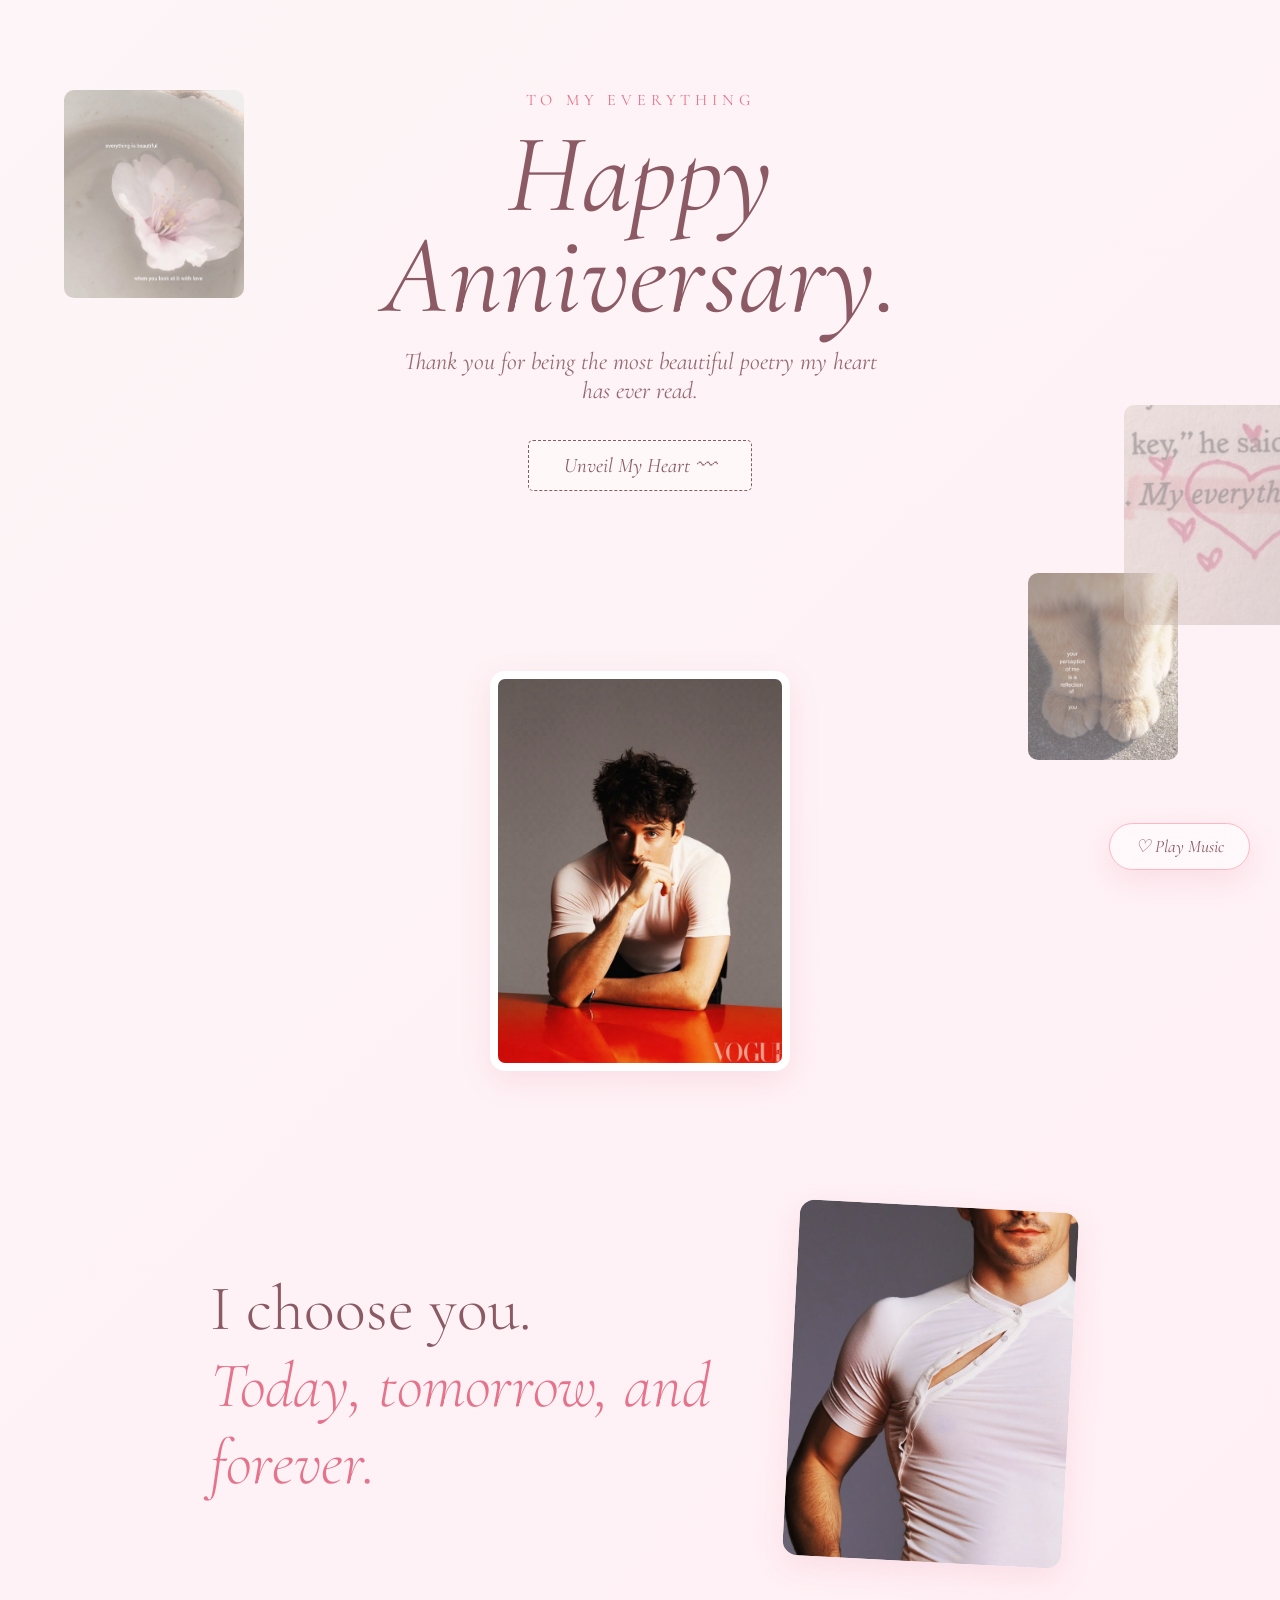
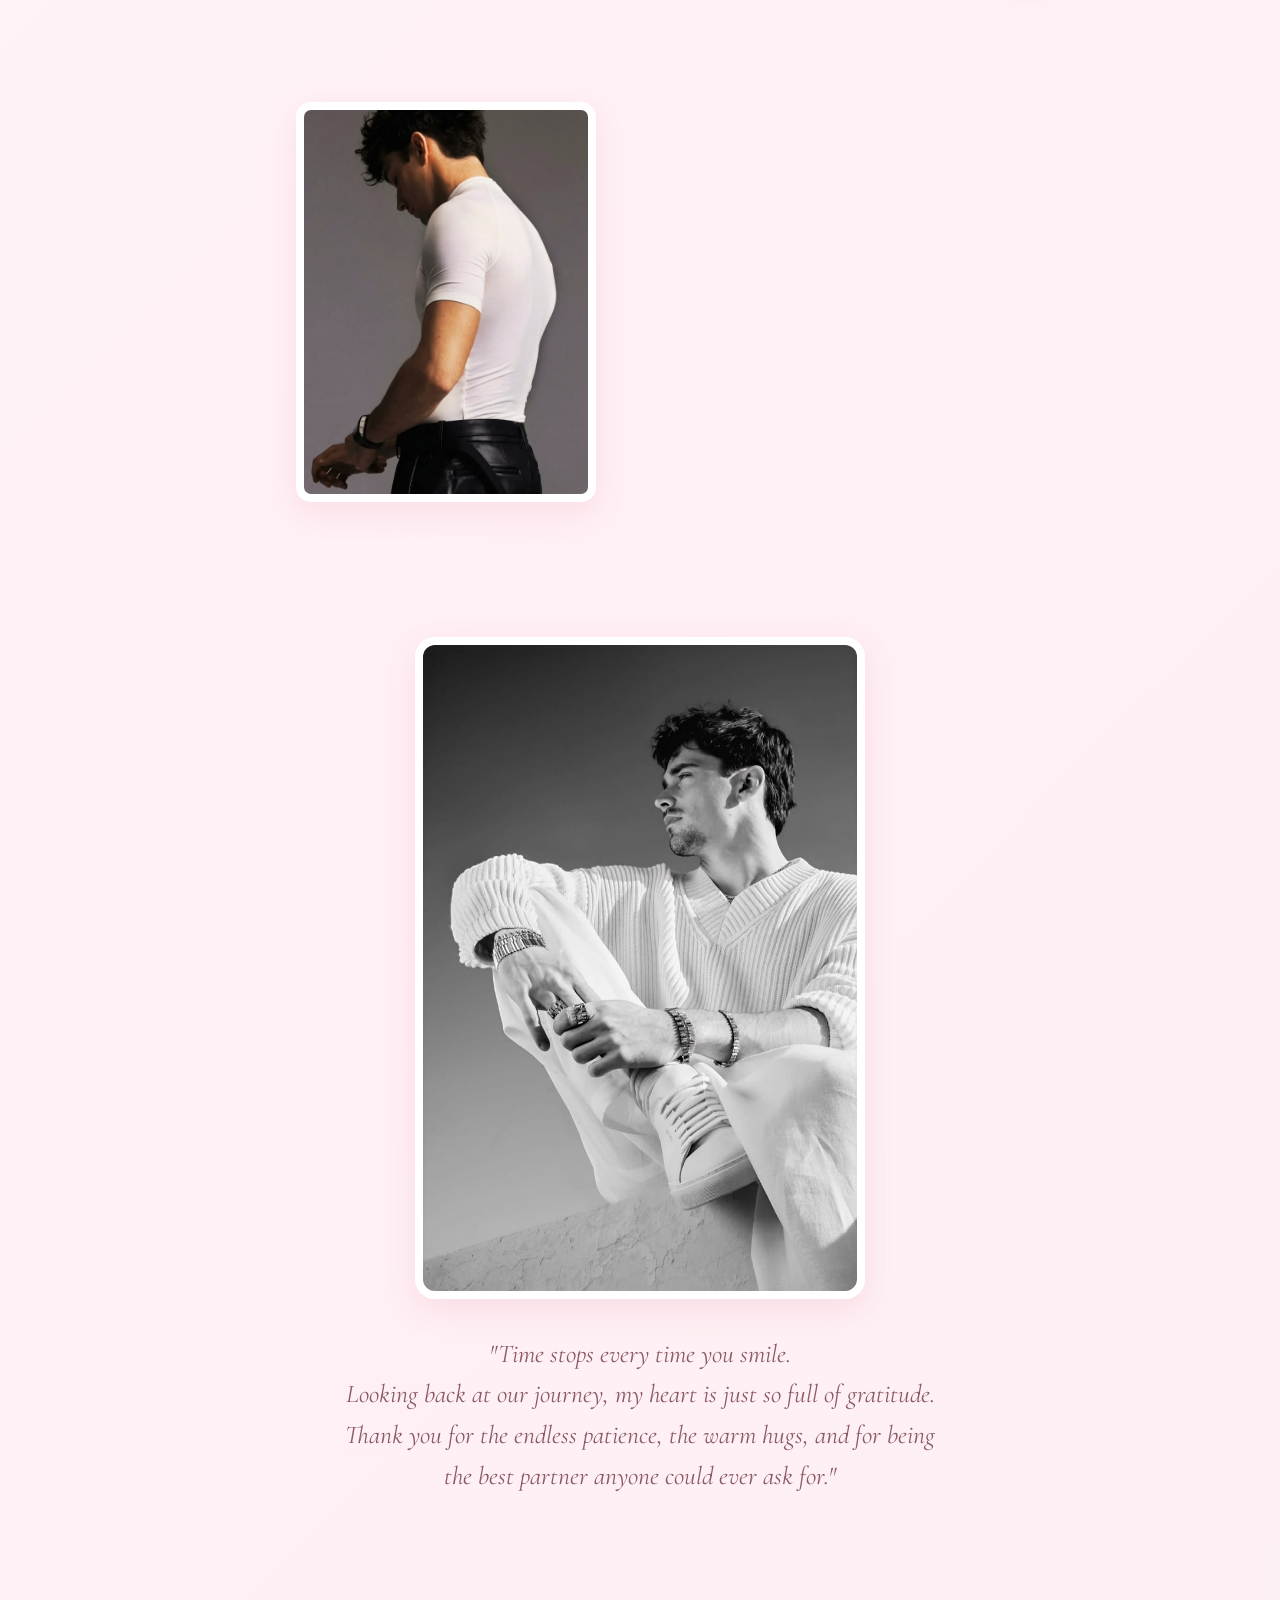
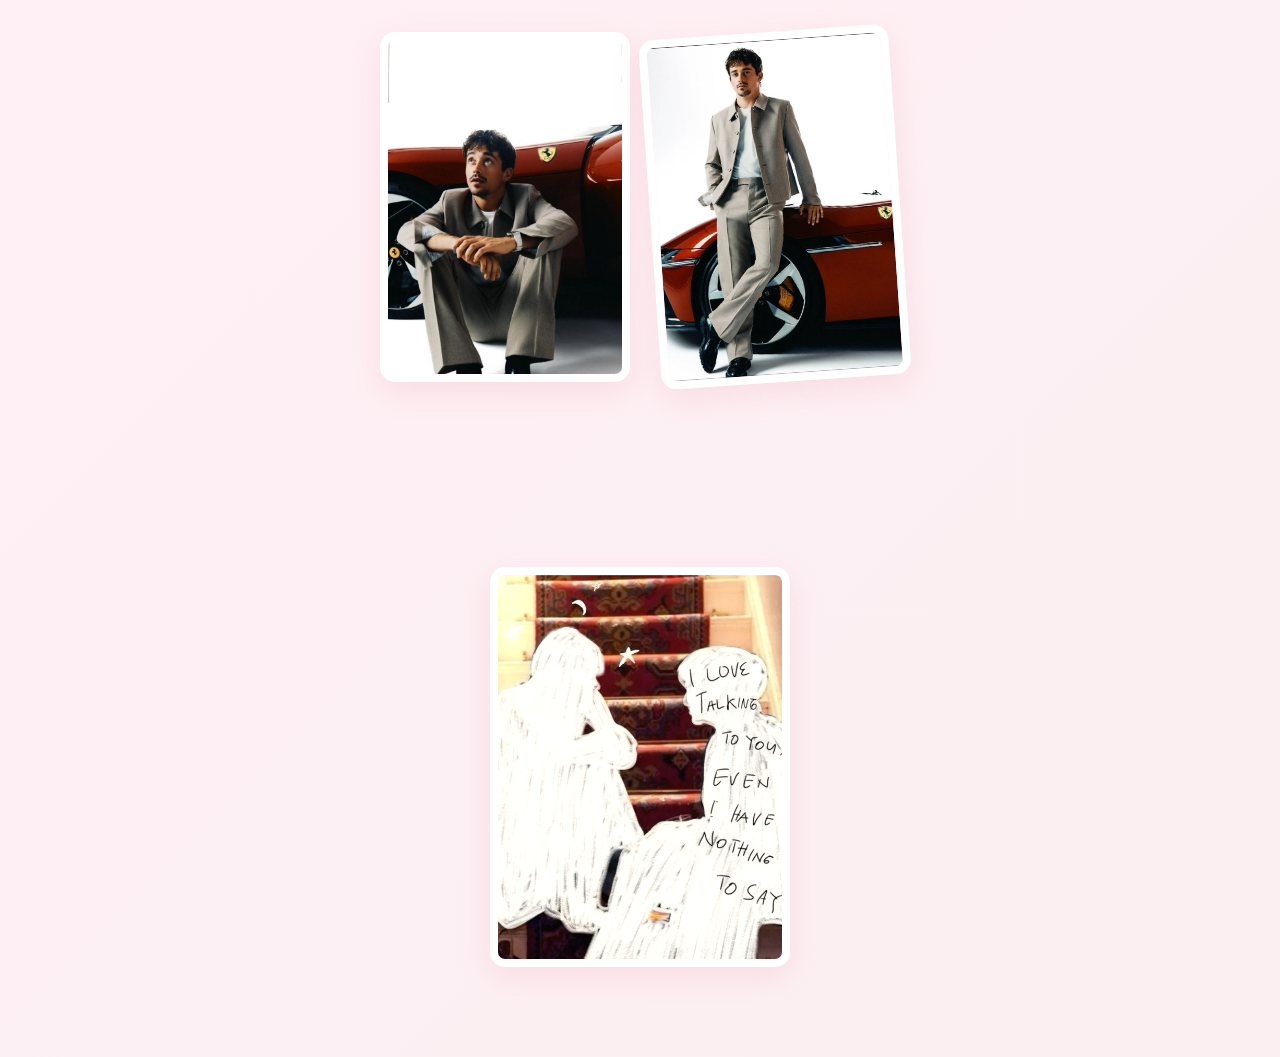
==== index.html @ 29c56860 "Add file by @chanellemn" ====
<!doctype html>
<html lang="en">
  <head>
    <meta charset="UTF-8" />
    <meta
      name="viewport"
      content="width=device-width, initial-scale=1.0, maximum-scale=1.0, user-scalable=no"
    />
    <title>Happy Anniversary, My Love</title>
    <link
      rel="icon"
      href="data:image/svg+xml,<svg xmlns='http://www.w3.org/2000/svg' viewBox='0 0 100 100'><text y='.9em' font-size='90'>💖</text></svg>"
    />
    <!-- Linking directly to root CSS -->
    <link rel="stylesheet" href="style.css" />
    <link rel="preconnect" href="https://fonts.googleapis.com" />
    <link rel="preconnect" href="https://fonts.gstatic.com" crossorigin />
    <link
      href="https://fonts.googleapis.com/css2?family=Cormorant+Garamond:ital,wght@0,300;0,400;0,600;1,300;1,400;1,600&display=swap"
      rel="stylesheet"
    />
  </head>
  <body class="poetry-poster">
    <!-- Floating Music Button -->
    <button id="music-btn" class="floating-btn">♡ Play Music</button>

    <!-- Floating Aesthetic Decorations (Images 7, 8, 9) -->
    <div class="decor d1" data-speed="0.05">
      <img src="asset/7.jpg" onerror="this.src = 'asset/7.png'" alt="Flower" />
    </div>
    <div class="decor d2" data-speed="-0.03">
      <img src="asset/8.jpg" onerror="this.src = 'asset/8.png'" alt="Paws" />
    </div>
    <div class="decor d3" data-speed="0.08">
      <img src="asset/9.jpg" onerror="this.src = 'asset/9.png'" alt="Heart" />
    </div>

    <main class="scrapbook-canvas">
      <!-- Anniversary Hero Title -->
      <header class="poster-header fade-up">
        <p class="eyebrow">TO MY EVERYTHING</p>
        <h1 class="main-title">Happy<br />Anniversary.</h1>
        <p class="subtitle">
          Thank you for being the most beautiful poetry my heart has ever read.
        </p>

        <div style="margin-top: 35px">
          <a href="reveal.html" class="btn-poetry">Unveil My Heart 〰</a>
        </div>
      </header>

      <!-- Interactive Flip Card -->
      <div class="flip-card fade-up">
        <div class="card-inner">
          <div class="card-front">
            <img
              src="asset/1.jpg"
              onerror="this.src = 'asset/1.png'"
              alt="Muse"
            />
          </div>
          <div class="card-back">
            <p>
              Every single day with you is a gift. Thank you for staying by my
              side, through the highs and the lows. I love you more than words
              could ever say.
            </p>
          </div>
        </div>
      </div>

      <!-- Asymmetrical Text & Image Grid -->
      <div class="poster-split fade-up">
        <div class="text-zone">
          <h2>I choose you. <br /><i>Today, tomorrow, and forever.</i></h2>
        </div>
        <div class="img-zone style-raw polaroid-tilt">
          <img
            src="asset/2.jpg"
            onerror="this.src = 'asset/2.png'"
            alt="Muse"
          />
        </div>
      </div>

      <!-- Flip Card 2 -->
      <div
        class="flip-card fade-up"
        style="align-self: flex-start; margin-left: 10%"
      >
        <div class="card-inner">
          <div class="card-front">
            <img
              src="asset/3.jpg"
              onerror="this.src = 'asset/3.png'"
              alt="Muse"
            />
          </div>
          <div class="card-back">
            <p>
              You are my safest place and my greatest adventure. Thank you for
              loving me exactly as I am.
            </p>
          </div>
        </div>
      </div>

      <!-- Center Emotional Block -->
      <div class="center-poem fade-up">
        <img
          src="asset/4.jpg"
          onerror="this.src = 'asset/4.png'"
          alt="Muse"
          class="center-img"
        />
        <p class="poem-text">
          "Time stops every time you smile. <br />
          Looking back at our journey, my heart is just so full of gratitude.
          <br />
          Thank you for the endless patience, the warm hugs, and for being the
          best partner anyone could ever ask for."
        </p>
      </div>

      <!-- Poster Grid (Images 5 & 6) -->
      <div class="muse-grid fade-up">
        <div class="grid-img style-raw">
          <img
            src="asset/5.jpg"
            onerror="this.src = 'asset/5.png'"
            alt="Muse"
          />
        </div>
        <div class="grid-img style-raw polaroid-tilt-reverse">
          <img
            src="asset/6.jpg"
            onerror="this.src = 'asset/6.png'"
            alt="Muse"
          />
        </div>
      </div>

      <!-- Final Dedication Card -->
      <div class="flip-card fade-up end-card">
        <div class="card-inner">
          <div class="card-front">
            <img
              src="asset/10.jpg"
              onerror="this.src = 'asset/10.png'"
              alt="Muse"
            />
          </div>
          <div class="card-back">
            <p>
              Here is to us, to our memories, and to the beautiful future ahead.
              Happy Anniversary, my love. 💖
            </p>
          </div>
        </div>
      </div>
    </main>

    <!-- Bucin Music (Replace src with actual mp3 file later) -->
    <audio id="bg-music" loop>
      <source src="asset/bucin-song.mp3" type="audio/mpeg" />
    </audio>

    <!-- Linking directly to root JS -->
    <script src="script.js"></script>
  </body>
</html>
---- style.css ----
/* ===========================
   SOFT PINK POETRY — ANNIVERSARY THEME
   =========================== */

:root {
  --bg-pink: #fdf5f7;
  --text-dark: #8b5a65;
  --text-light: #e5738b;
  --card-border: #ffb6c1;
  --shadow: 0 10px 30px rgba(229, 115, 139, 0.15);
}

* {
  margin: 0;
  padding: 0;
  box-sizing: border-box;
}

body.poetry-poster {
  background: linear-gradient(135deg, #fdf5f7 0%, #fff0f5 50%, #fbeff2 100%);
  color: var(--text-dark);
  font-family: "Cormorant Garamond", serif;
  overflow-x: hidden;
  position: relative;
  min-height: 100vh;
}

/* Hide standard scrollbar to feel like a canvas */
::-webkit-scrollbar {
  width: 0px;
  background: transparent;
}

/* --- FLOATING DECORATIONS --- */
.decor {
  position: fixed;
  z-index: 0;
  opacity: 0.6;
  pointer-events: none;
  animation: float-around 8s infinite ease-in-out;
}
.decor img {
  width: 100%;
  border-radius: 10px;
  mix-blend-mode: multiply;
}
.d1 {
  top: 10%;
  left: 5%;
  width: 180px;
  transform: rotate(-15deg);
}
.d2 {
  bottom: 15%;
  right: 8%;
  width: 150px;
  transform: rotate(20deg);
}
.d3 {
  top: 45%;
  right: -5%;
  width: 220px;
  opacity: 0.4;
}

@keyframes float-around {
  0%,
  100% {
    transform: translateY(0) rotate(0deg);
  }
  50% {
    transform: translateY(-20px) rotate(5deg);
  }
}

/* --- MUSIC BUTTON --- */
.floating-btn {
  position: fixed;
  bottom: 30px;
  right: 30px;
  z-index: 1000;
  background: rgba(255, 255, 255, 0.5);
  border: 1px solid var(--card-border);
  color: var(--text-dark);
  padding: 12px 25px;
  border-radius: 30px;
  font-family: "Cormorant Garamond", serif;
  font-size: 1.1rem;
  font-style: italic;
  cursor: pointer;
  backdrop-filter: blur(10px);
  transition: all 0.4s ease;
  box-shadow: var(--shadow);
}
.floating-btn:hover {
  background: var(--card-border);
  color: white;
  transform: translateY(-3px);
}

/* --- MAIN CANVAS --- */
.scrapbook-canvas {
  position: relative;
  z-index: 2;
  max-width: 900px;
  margin: 0 auto;
  padding: 10vh 20px;
  display: flex;
  flex-direction: column;
  align-items: center;
  gap: 15vh;
}

/* Typography */
.poster-header {
  text-align: center;
  margin-bottom: 5vh;
}
.eyebrow {
  font-size: 1rem;
  letter-spacing: 0.3em;
  text-transform: uppercase;
  color: var(--text-light);
  margin-bottom: 15px;
}
.main-title {
  font-size: clamp(4rem, 10vw, 7rem);
  font-style: italic;
  line-height: 0.9;
  margin-bottom: 20px;
  font-weight: 400;
}
.subtitle {
  font-size: 1.5rem;
  font-style: italic;
  max-width: 500px;
  margin: 0 auto;
  opacity: 0.9;
}

/* --- INTERACTIVE CARDS --- */
.flip-card {
  width: 300px;
  height: 400px;
  perspective: 1000px;
  cursor: pointer;
}
.card-inner {
  position: relative;
  width: 100%;
  height: 100%;
  transition: transform 0.8s;
  transform-style: preserve-3d;
}
.flip-card:hover .card-inner {
  transform: rotateY(180deg);
}

.card-front,
.card-back {
  position: absolute;
  width: 100%;
  height: 100%;
  backface-visibility: hidden;
  border-radius: 15px;
  box-shadow: var(--shadow);
  overflow: hidden;
  border: 8px solid white;
}
.card-front img {
  width: 100%;
  height: 100%;
  object-fit: cover;
  filter: sepia(10%);
  transition: filter 0.4s;
}
.card-front:hover img {
  filter: sepia(0%);
}

.card-back {
  background: white;
  transform: rotateY(180deg);
  display: flex;
  align-items: center;
  justify-content: center;
  padding: 30px;
  text-align: center;
  font-size: 1.4rem;
  font-style: italic;
  color: var(--text-dark);
}

/* --- ASYMMETRICAL LAYOUTS --- */
.poster-split {
  display: flex;
  align-items: center;
  justify-content: space-between;
  gap: 40px;
  width: 100%;
}
.text-zone h2 {
  font-size: clamp(2.5rem, 5vw, 4rem);
  font-weight: 300;
  line-height: 1.2;
}
.text-zone i {
  color: var(--text-light);
}
.img-zone img {
  max-width: 350px;
  width: 100%;
  border-radius: 15px;
  box-shadow: var(--shadow);
}

.polaroid-tilt {
  transform: rotate(3deg);
  transition: transform 0.4s;
}
.polaroid-tilt:hover {
  transform: rotate(0deg) scale(1.02);
}
.polaroid-tilt-reverse {
  transform: rotate(-4deg);
  transition: transform 0.4s;
}
.polaroid-tilt-reverse:hover {
  transform: rotate(0deg) scale(1.02);
}

/* Center Poem */
.center-poem {
  text-align: center;
  max-width: 600px;
}
.center-img {
  width: 100%;
  max-width: 450px;
  border-radius: 20px;
  margin-bottom: 30px;
  box-shadow: var(--shadow);
  border: 8px solid white;
}
.poem-text {
  font-size: 1.6rem;
  font-style: italic;
  line-height: 1.6;
}

/* Raw Grid */
.muse-grid {
  display: flex;
  gap: 20px;
  justify-content: center;
  align-items: center;
}
.grid-img img {
  width: 250px;
  height: 350px;
  object-fit: cover;
  border-radius: 15px;
  border: 8px solid white;
  box-shadow: var(--shadow);
}

.end-card {
  margin-top: 5vh;
}

/* --- ANIMATIONS --- */
.fade-up {
  opacity: 0;
  transform: translateY(40px);
  transition:
    opacity 1.2s ease-out,
    transform 1.2s ease-out;
}
.fade-up.visible {
  opacity: 1;
  transform: translateY(0);
}

/* --- MOBILE RESPONSIVE --- */
@media (max-width: 768px) {
  .decor {
    display: none;
  } /* Hide background floating elements to prevent mobile clutter */
  .scrapbook-canvas {
    padding: 8vh 15px;
    gap: 8vh;
  }
  .poster-split {
    flex-direction: column;
    text-align: center;
  }
  .muse-grid {
    flex-direction: column;
  }
  .flip-card {
    align-self: center !important;
    margin-left: 0 !important;
    width: 100%;
    max-width: 320px;
  }
  .poem-text {
    font-size: 1.3rem;
  }
  .grid-img img {
    width: 100%;
    max-width: 320px;
    height: auto;
  }
}

/* =========================================
   NEW REVEAL PAGE & BUTTON STYLES
   ========================================= */

/* New Link Button on Index */
.btn-poetry {
  display: inline-block;
  padding: 12px 35px;
  border: 1px dashed var(--text-dark);
  color: var(--text-dark);
  font-size: 1.3rem;
  font-style: italic;
  text-decoration: none;
  border-radius: 5px;
  transition: all 0.4s ease;
  background: rgba(255, 255, 255, 0.4);
}
.btn-poetry:hover {
  background: var(--card-border);
  color: white;
  border-color: var(--card-border);
  transform: translateY(-3px);
  box-shadow: var(--shadow);
}

.back-link {
  position: fixed;
  top: 30px;
  left: 30px;
  z-index: 1000;
  color: var(--text-dark);
  font-style: italic;
  font-size: 1.2rem;
  text-decoration: none;
  opacity: 0.7;
  transition: opacity 0.3s;
}
.back-link:hover {
  opacity: 1;
}

/* Scratch to Reveal Card */
.scratch-container {
  position: relative;
  width: 100%;
  max-width: 600px;
  margin: 0 auto;
  border-radius: 20px;
  box-shadow: var(--shadow);
  border: 8px solid white;
  background: white;
  /* This prevents the canvas from spilling out of the rounded corners */
  overflow: hidden;
}

.scratch-content {
  position: relative;
  width: 100%;
  display: flex;
  flex-direction: column;
}

.scratch-img {
  width: 100%;
  height: auto;
  max-height: 450px;
  object-fit: cover;
  filter: sepia(15%) contrast(1.1);
}

.scratch-letter {
  padding: 40px 30px;
  background: var(--bg-pink);
  text-align: center;
}

.scratch-letter h3 {
  font-size: 2.2rem;
  margin-bottom: 20px;
  font-style: italic;
  font-weight: 600;
  color: var(--text-light);
}

.scratch-letter p {
  font-size: 1.25rem;
  line-height: 1.6;
  margin-bottom: 15px;
  font-style: italic;
}

#scratch-canvas {
  position: absolute;
  top: 0;
  left: 0;
  width: 100%;
  height: 100%;
  cursor: crosshair;
  z-index: 10;
}
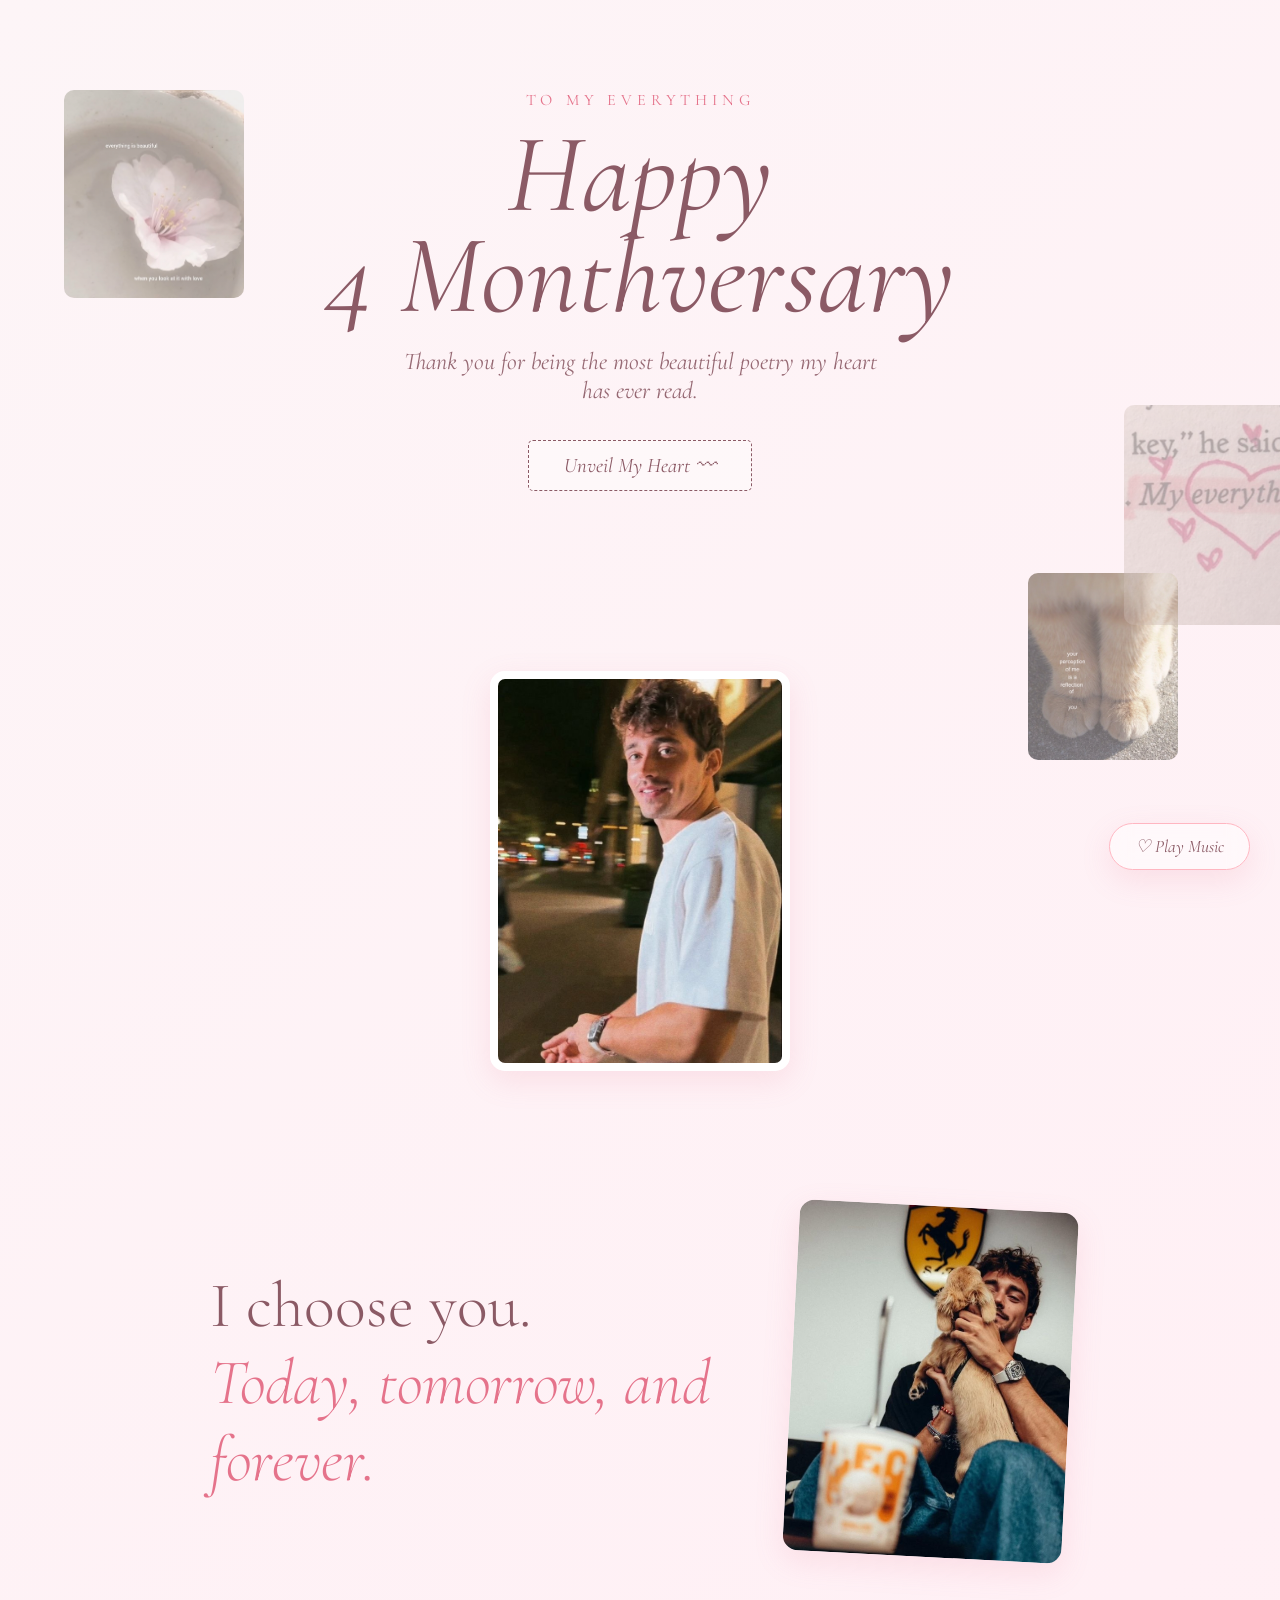
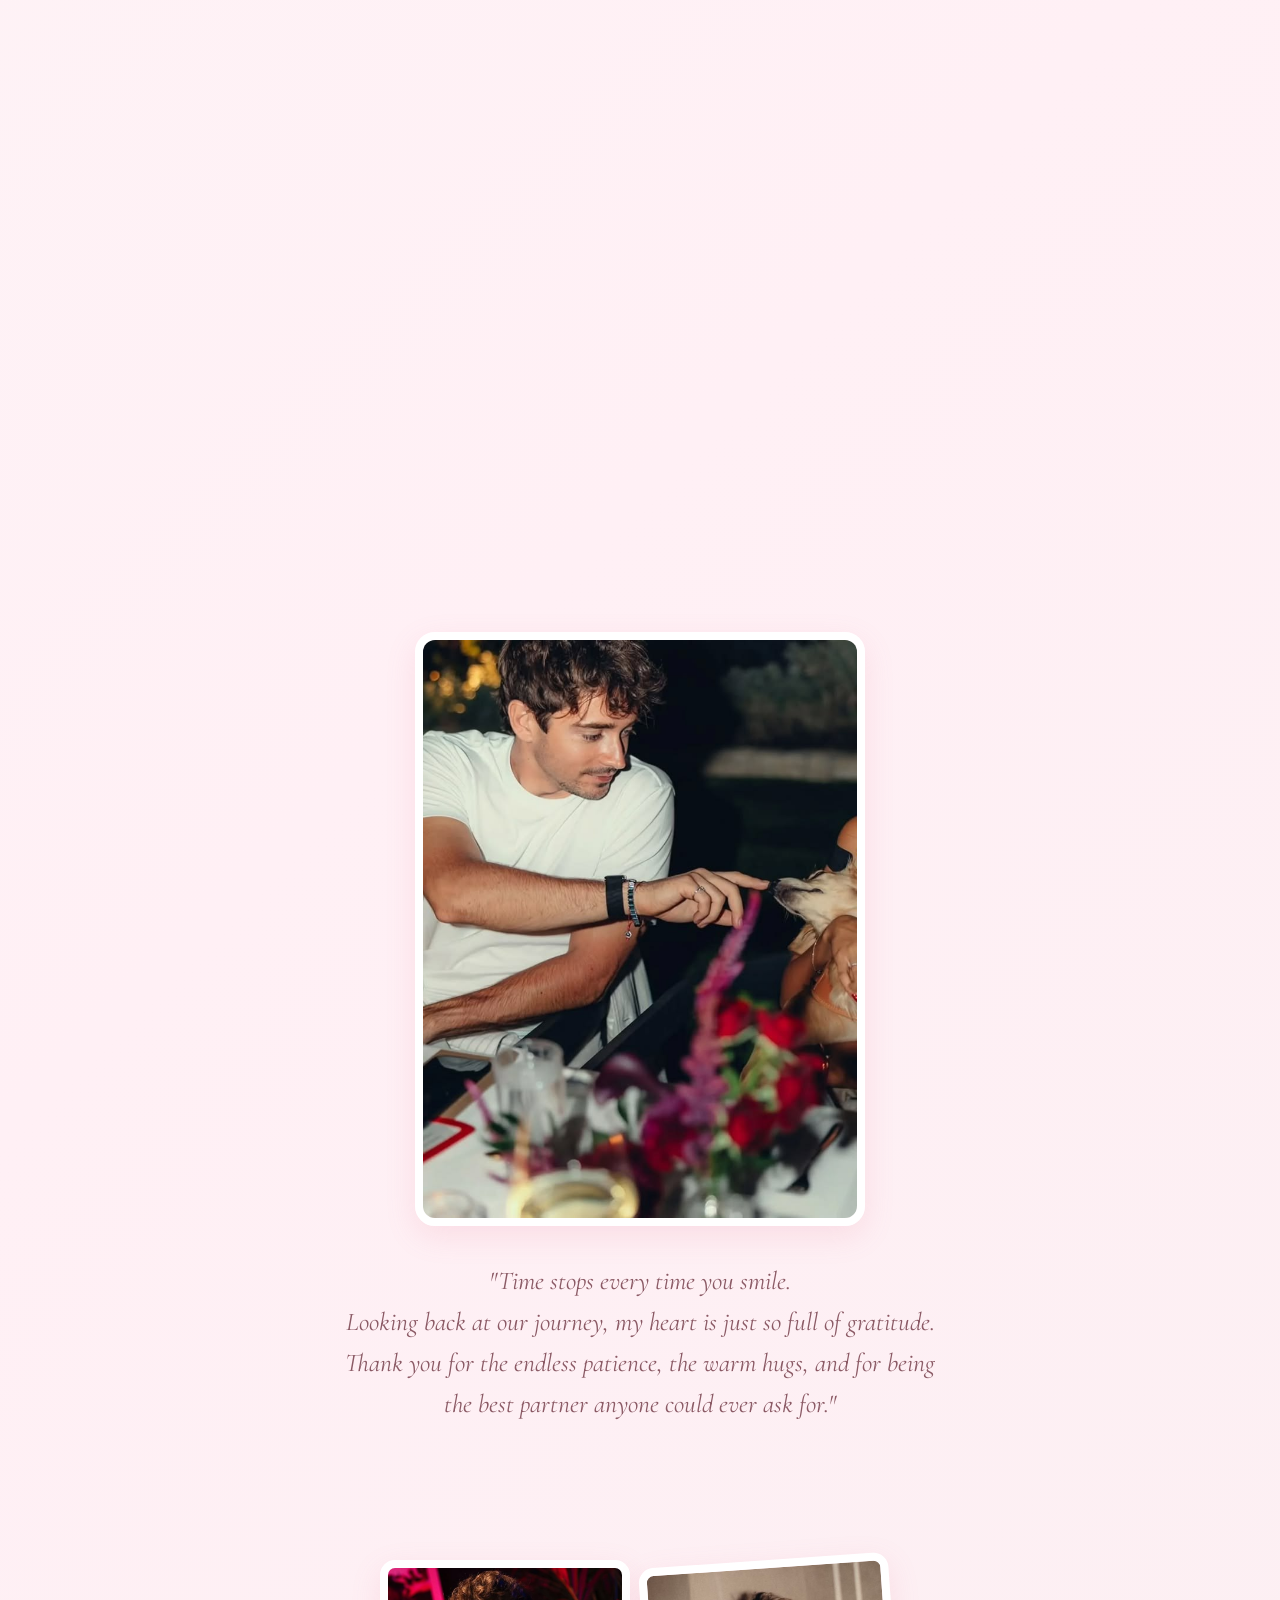
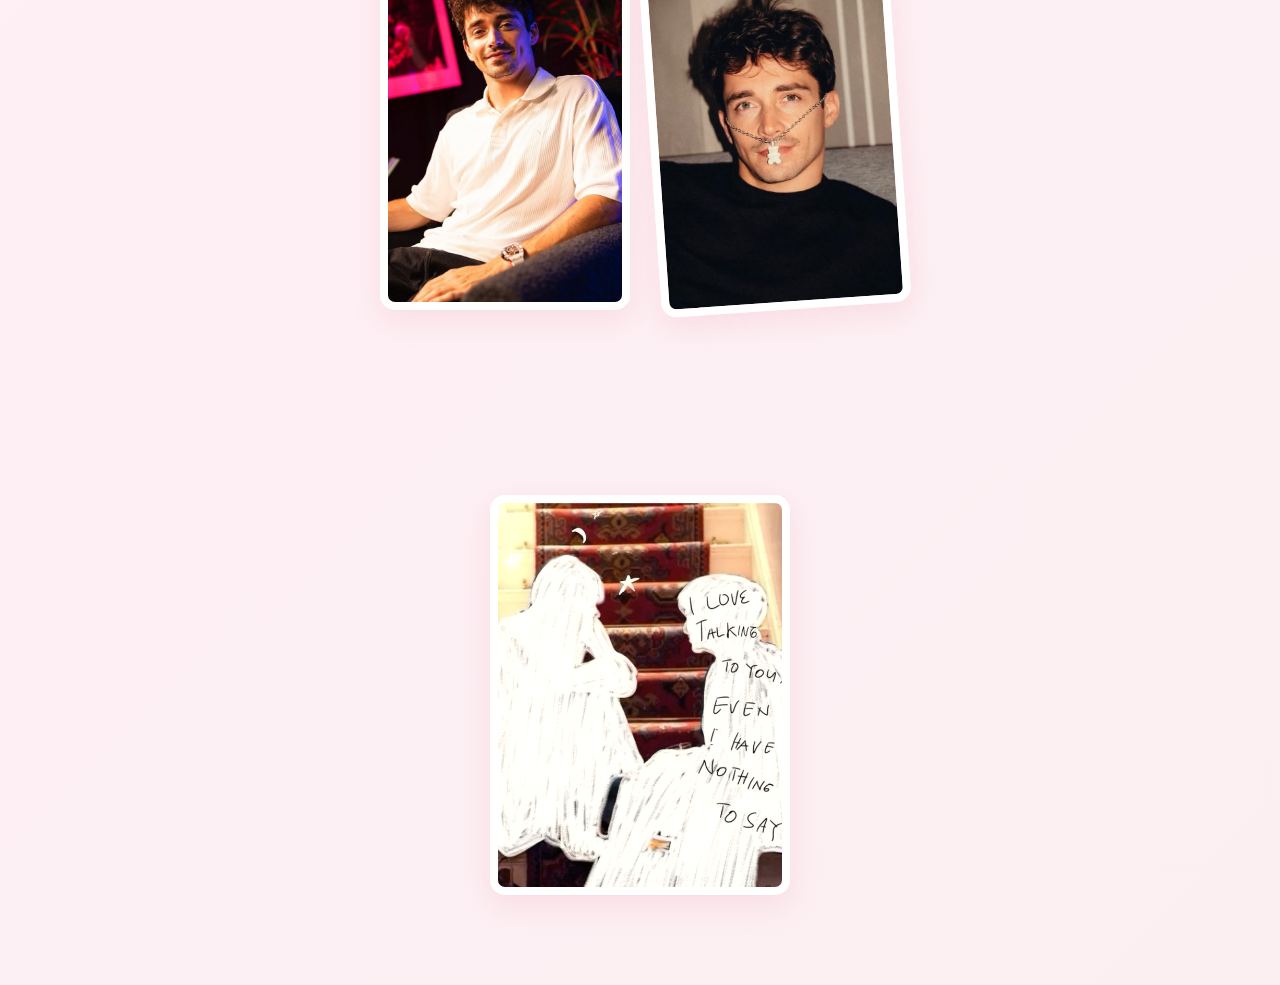
==== commit 126657b8: "edited by @chanellemn" ====
--- a/index.html
+++ b/index.html
@@ -6,7 +6,7 @@
       name="viewport"
       content="width=device-width, initial-scale=1.0, maximum-scale=1.0, user-scalable=no"
     />
-    <title>Happy Anniversary, My Love</title>
+    <title>Happy 4 Monthversary, My Love</title>
     <link
       rel="icon"
       href="data:image/svg+xml,<svg xmlns='http://www.w3.org/2000/svg' viewBox='0 0 100 100'><text y='.9em' font-size='90'>💖</text></svg>"
@@ -36,10 +36,10 @@
     </div>
 
     <main class="scrapbook-canvas">
-      <!-- Anniversary Hero Title -->
+      <!-- Hero Title -->
       <header class="poster-header fade-up">
         <p class="eyebrow">TO MY EVERYTHING</p>
-        <h1 class="main-title">Happy<br />Anniversary.</h1>
+        <h1 class="main-title">Happy<br />4 Monthversary</h1>
         <p class="subtitle">
           Thank you for being the most beautiful poetry my heart has ever read.
         </p>
@@ -153,7 +153,7 @@
           <div class="card-back">
             <p>
               Here is to us, to our memories, and to the beautiful future ahead.
-              Happy Anniversary, my love. 💖
+              Happy Mansive Yang Ke 4, my love. 💖
             </p>
           </div>
         </div>
--- a/style.css
+++ b/style.css
@@ -412,4 +412,35 @@
   height: 100%;
   cursor: crosshair;
   z-index: 10;
-}
+  touch-action: none; /* Fix untuk macet saat scratching di Mobile */
+}
+
+/* =========================================
+   MOBILE UI/UX FIXES
+   ========================================= */
+
+/* Make sure the main tag fades smoothly for our new music router */
+main {
+  transition: opacity 0.4s ease;
+}
+
+@media (max-width: 768px) {
+  .scratch-container {
+    width: 85%; /* Leaves 7.5% safe space on both sides for scrolling */
+    max-width: 340px;
+    margin: 0 auto;
+  }
+
+  .scratch-letter {
+    padding: 25px 20px; /* Reduce padding to fit text gracefully */
+  }
+
+  .scratch-letter h3 {
+    font-size: 1.8rem;
+  }
+
+  .scratch-letter p {
+    font-size: 1.05rem;
+    margin-bottom: 10px;
+  }
+}
